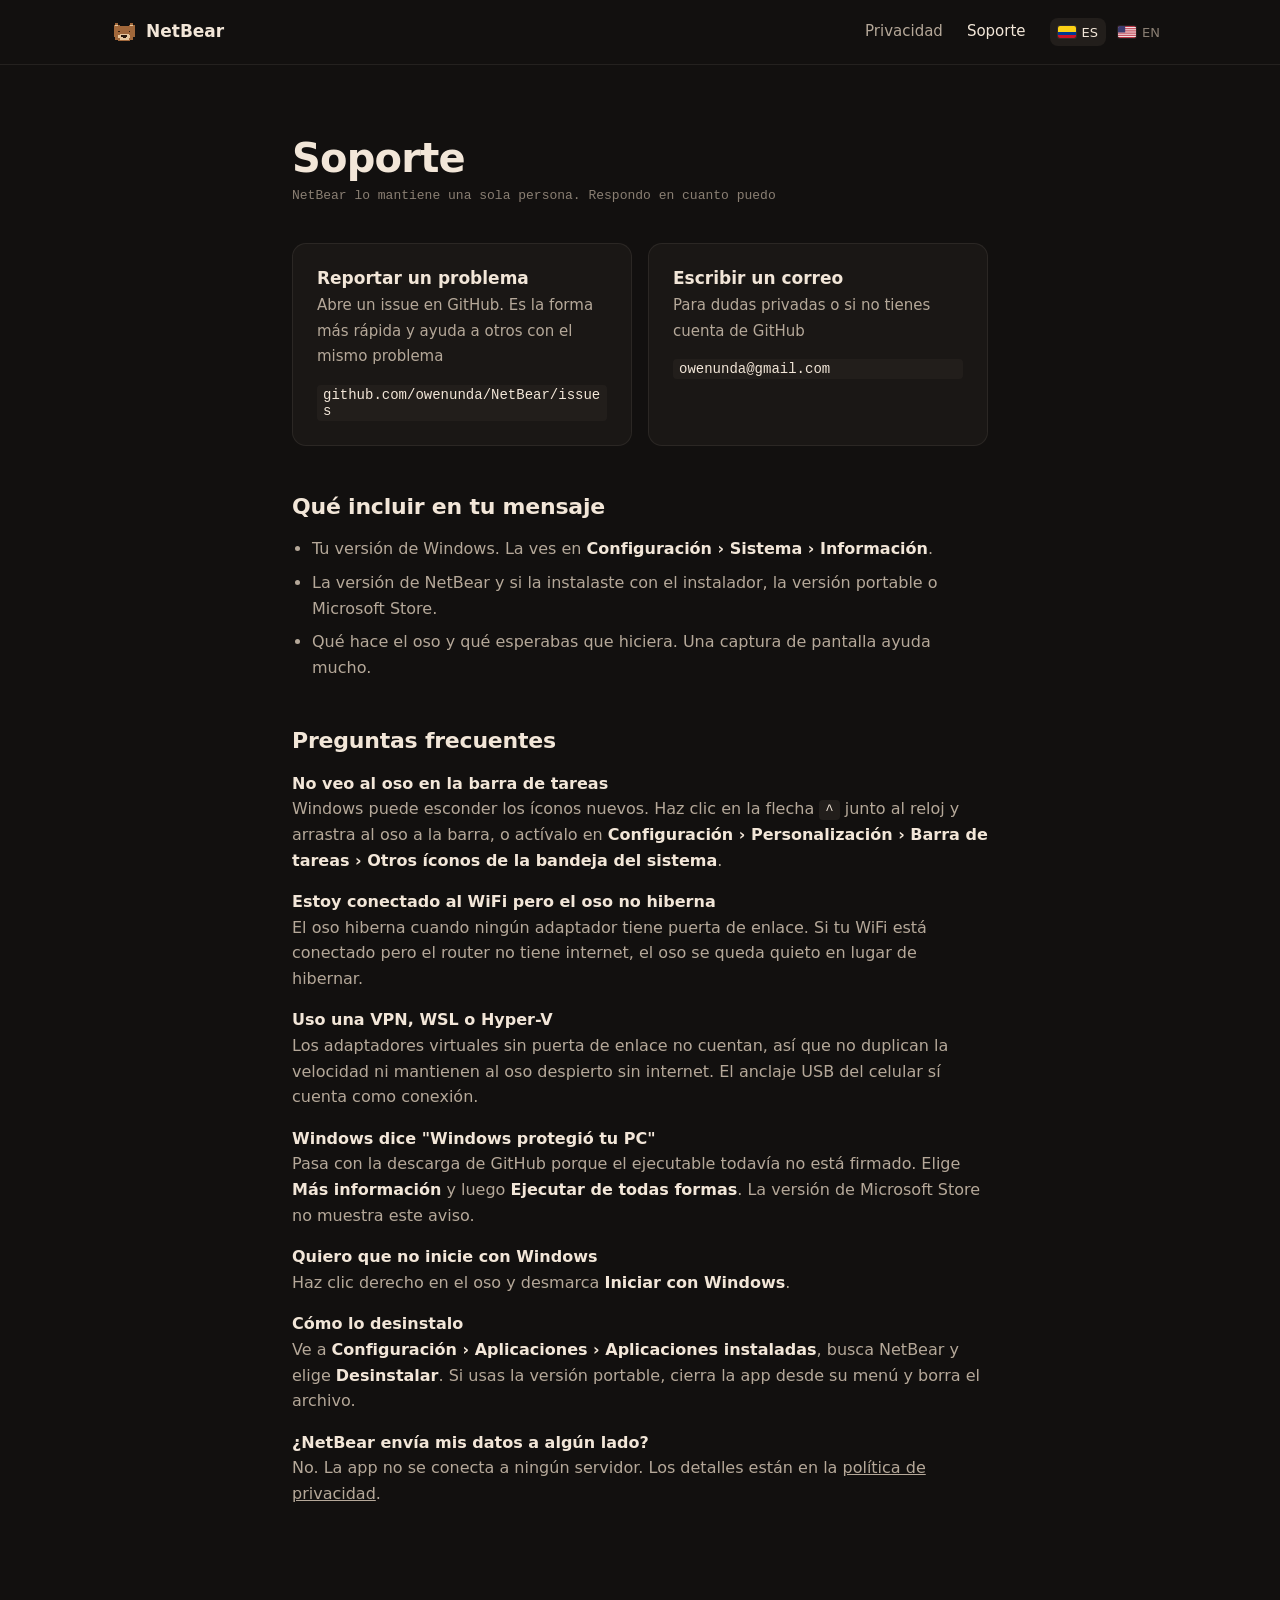
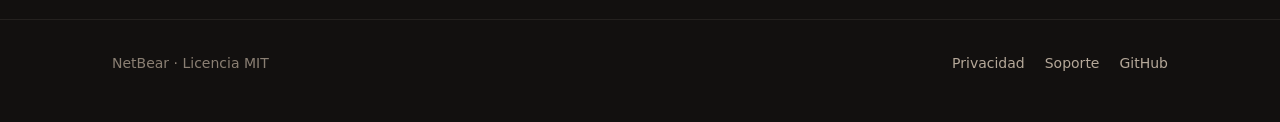
==== site/soporte/index.html @ b5d6d163 "feat(web): sitio bilingüe con privacidad y soporte, logo y textos para la Store - site/: inicio, pol" ====
<!doctype html>
<html lang="es">
<head>
  <meta charset="utf-8">
  <meta name="viewport" content="width=device-width, initial-scale=1">
  <title>Soporte · NetBear</title>
  <meta name="description" content="Soporte técnico de NetBear: contacto, cómo reportar un problema y preguntas frecuentes.">
  <link rel="alternate" hreflang="es" href="./">
  <link rel="alternate" hreflang="en" href="../en/support/">
  <link rel="icon" href="../assets/favicon.ico" sizes="48x48">
  <link rel="icon" href="../assets/favicon.svg" type="image/svg+xml">
  <link rel="apple-touch-icon" href="../assets/apple-touch-icon.png">
  <link rel="manifest" href="../assets/site.webmanifest">
  <meta name="theme-color" content="#12100f">
  <link rel="stylesheet" href="../assets/site.css">
</head>
<body>
  <header class="nav">
    <div class="wrap">
      <a class="brand" href="../"><img src="../assets/logo.svg" alt="">NetBear</a>
      <ul>
        <li><a href="../privacidad/">Privacidad</a></li>
        <li><a href="./" aria-current="page">Soporte</a></li>
        <li class="lang"><a href="./" hreflang="es" lang="es" aria-label="Español" aria-current="true"><svg class="flag" viewBox="0 0 3 2" aria-hidden="true"><rect width="3" height="1" fill="#FCD116"/><rect y="1" width="3" height=".5" fill="#003893"/><rect y="1.5" width="3" height=".5" fill="#CE1126"/></svg><span>ES</span></a><a href="../en/support/" hreflang="en" lang="en" aria-label="English"><svg class="flag" viewBox="0 0 19 13" preserveAspectRatio="none" aria-hidden="true"><rect width="19" height="13" fill="#B22234"/><rect y="1" width="19" height="1" fill="#fff"/><rect y="3" width="19" height="1" fill="#fff"/><rect y="5" width="19" height="1" fill="#fff"/><rect y="7" width="19" height="1" fill="#fff"/><rect y="9" width="19" height="1" fill="#fff"/><rect y="11" width="19" height="1" fill="#fff"/><rect width="7.6" height="7" fill="#3C3B6E"/></svg><span>EN</span></a></li>
      </ul>
    </div>
  </header>

  <main class="doc">
    <div class="wrap">
      <h1>Soporte</h1>
      <p class="updated">NetBear lo mantiene una sola persona. Respondo en cuanto puedo</p>

      <div class="contact">
        <a class="option" href="https://github.com/owenunda/NetBear/issues/new">
          <strong>Reportar un problema</strong>
          <span>Abre un issue en GitHub. Es la forma más rápida y ayuda a otros con el mismo problema</span>
          <code>github.com/owenunda/NetBear/issues</code>
        </a>
        <a class="option" href="mailto:owenunda@gmail.com?subject=Soporte%20NetBear">
          <strong>Escribir un correo</strong>
          <span>Para dudas privadas o si no tienes cuenta de GitHub</span>
          <code>owenunda@gmail.com</code>
        </a>
      </div>

      <h2>Qué incluir en tu mensaje</h2>
      <ul>
        <li>Tu versión de Windows. La ves en <strong>Configuración › Sistema › Información</strong>.</li>
        <li>La versión de NetBear y si la instalaste con el instalador, la versión portable o Microsoft Store.</li>
        <li>Qué hace el oso y qué esperabas que hiciera. Una captura de pantalla ayuda mucho.</li>
      </ul>

      <h2>Preguntas frecuentes</h2>

      <p><strong>No veo al oso en la barra de tareas</strong><br>
      Windows puede esconder los íconos nuevos. Haz clic en la flecha <code>^</code> junto al reloj y arrastra al oso a la barra, o actívalo en <strong>Configuración › Personalización › Barra de tareas › Otros íconos de la bandeja del sistema</strong>.</p>

      <p><strong>Estoy conectado al WiFi pero el oso no hiberna</strong><br>
      El oso hiberna cuando ningún adaptador tiene puerta de enlace. Si tu WiFi está conectado pero el router no tiene internet, el oso se queda quieto en lugar de hibernar.</p>

      <p><strong>Uso una VPN, WSL o Hyper-V</strong><br>
      Los adaptadores virtuales sin puerta de enlace no cuentan, así que no duplican la velocidad ni mantienen al oso despierto sin internet. El anclaje USB del celular sí cuenta como conexión.</p>

      <p><strong>Windows dice "Windows protegió tu PC"</strong><br>
      Pasa con la descarga de GitHub porque el ejecutable todavía no está firmado. Elige <strong>Más información</strong> y luego <strong>Ejecutar de todas formas</strong>. La versión de Microsoft Store no muestra este aviso.</p>

      <p><strong>Quiero que no inicie con Windows</strong><br>
      Haz clic derecho en el oso y desmarca <strong>Iniciar con Windows</strong>.</p>

      <p><strong>Cómo lo desinstalo</strong><br>
      Ve a <strong>Configuración › Aplicaciones › Aplicaciones instaladas</strong>, busca NetBear y elige <strong>Desinstalar</strong>. Si usas la versión portable, cierra la app desde su menú y borra el archivo.</p>

      <p><strong>¿NetBear envía mis datos a algún lado?</strong><br>
      No. La app no se conecta a ningún servidor. Los detalles están en la <a href="../privacidad/">política de privacidad</a>.</p>
    </div>
  </main>

  <footer>
    <div class="wrap">
      <span>NetBear · Licencia MIT</span>
      <nav>
        <a href="../privacidad/">Privacidad</a>
        <a href="./">Soporte</a>
        <a href="https://github.com/owenunda/NetBear">GitHub</a>
      </nav>
    </div>
  </footer>
</body>
</html>
---- site/assets/site.css ----
:root {
  color-scheme: dark;
  --bg: #12100f;
  --surface: #1a1715;
  --raised: #221e1b;
  --line: rgba(242, 230, 216, 0.08);
  --line-strong: rgba(242, 230, 216, 0.14);
  --text: #f2e6d8;
  --text-2: #b5a899;
  --text-3: #8a7f73;
  --accent: #e8c9a0;
  --fur: #a0673a;
  --sans: "Segoe UI Variable Text", "Segoe UI", system-ui, sans-serif;
  --display: "Segoe UI Variable Display", "Segoe UI", system-ui, sans-serif;
  --mono: "Cascadia Mono", "Cascadia Code", Consolas, ui-monospace, monospace;
  --ease: cubic-bezier(0.2, 0, 0, 1);
}

* { box-sizing: border-box; }
html { -webkit-text-size-adjust: 100%; }
body {
  margin: 0;
  background: var(--bg);
  color: var(--text);
  font: 400 16px/1.6 var(--sans);
}
a { color: inherit; }
img, canvas { display: block; }
canvas { image-rendering: pixelated; }
:focus-visible { outline: 2px solid var(--accent); outline-offset: 2px; border-radius: 4px; }

.wrap { max-width: 1120px; margin: 0 auto; padding: 0 32px; }

/* Navegación */
.nav { border-bottom: 1px solid var(--line); }
.nav .wrap { display: flex; align-items: center; justify-content: space-between; height: 64px; }
.brand { display: flex; align-items: center; gap: 10px; text-decoration: none; font-weight: 600; font-size: 17px; }
.brand img { width: 24px; height: 24px; }
.nav ul { display: flex; gap: 24px; list-style: none; margin: 0; padding: 0; }
.nav ul a { color: var(--text-2); text-decoration: none; font-size: 15px; transition: color 150ms var(--ease); }
.nav ul a:hover, .nav ul a[aria-current] { color: var(--text); }

/* Botones */
.btn {
  display: inline-flex; align-items: center; gap: 8px;
  height: 44px; padding: 0 20px; border-radius: 10px;
  font: 500 15px var(--sans); text-decoration: none; cursor: pointer;
  border: 1px solid var(--line-strong); background: transparent; color: var(--text);
  transition: background-color 150ms var(--ease), transform 100ms var(--ease);
}
.btn:hover { background: var(--raised); }
.btn:active { transform: scale(0.98); }
.btn.primary { background: var(--text); color: #1a1512; border-color: transparent; }
.btn.primary:hover { background: #fff6ea; }
.btn svg { width: 18px; height: 18px; }

/* Hero */
.hero { padding: 96px 0 112px; }
.hero .wrap { display: grid; grid-template-columns: 1fr 1.1fr; gap: 64px; align-items: center; }
h1 {
  font: 600 52px/1.08 var(--display);
  letter-spacing: -0.02em;
  margin: 0 0 20px;
  text-wrap: balance;
}
.lede { color: var(--text-2); font-size: 18px; margin: 0 0 32px; max-width: 30em; }
.actions { display: flex; gap: 12px; flex-wrap: wrap; }
.meta { margin-top: 20px; color: var(--text-3); font: 13px var(--mono); }

/* El momento: la bandeja recreada */
.stage {
  background: var(--surface);
  border: 1px solid var(--line);
  border-radius: 20px;
  overflow: hidden;
}
.zoom {
  position: relative;
  display: grid; place-items: center;
  height: 340px;
  background:
    linear-gradient(var(--line) 1px, transparent 1px) 0 0 / 16px 16px,
    linear-gradient(90deg, var(--line) 1px, transparent 1px) 0 0 / 16px 16px;
}
.zoom canvas { width: 256px; height: 256px; }
.zoom .label { position: absolute; left: 16px; top: 12px; color: var(--text-3); font: 12px var(--mono); }

.taskbar {
  position: relative;
  display: flex; align-items: center; justify-content: flex-end; gap: 4px;
  height: 48px; padding: 0 12px;
  background: #1c1c1c;
  border-top: 1px solid rgba(255, 255, 255, 0.06);
}
.tray-item { display: grid; place-items: center; width: 32px; height: 40px; border-radius: 6px; color: #e6e6e6; }
.tray-item svg { width: 16px; height: 16px; }
.tray-item.is-bear { background: rgba(255, 255, 255, 0.06); }
.tray-item canvas { width: 16px; height: 16px; }
.clock { padding: 0 8px; text-align: right; font: 12px/1.35 var(--sans); color: #e6e6e6; font-variant-numeric: tabular-nums; }
.tooltip {
  position: absolute; bottom: 52px; right: 96px;
  padding: 6px 10px; border-radius: 6px;
  background: #2b2b2b; border: 1px solid rgba(255, 255, 255, 0.08);
  color: #f0f0f0; font: 12px var(--mono); white-space: pre;
  font-variant-numeric: tabular-nums;
}

.controls {
  display: flex; align-items: center; flex-wrap: wrap; gap: 12px 16px;
  padding: 16px 20px; border-top: 1px solid var(--line);
}
.controls label { color: var(--text-2); font-size: 14px; white-space: nowrap; }
.controls input[type="range"] { flex: 1 1 100px; accent-color: var(--accent); min-width: 0; }
.controls output { width: 72px; text-align: right; font: 13px var(--mono); color: var(--accent); font-variant-numeric: tabular-nums; }
.toggle { height: 32px; padding: 0 12px; border-radius: 8px; font-size: 13px; }
.toggle[aria-pressed="true"] { background: var(--raised); color: var(--accent); }

/* Secciones */
section { padding: 96px 0; border-top: 1px solid var(--line); }
h2 { font: 600 32px/1.2 var(--display); letter-spacing: -0.01em; margin: 0 0 12px; }
.section-lede { color: var(--text-2); margin: 0 0 48px; max-width: 36em; }

.states { list-style: none; margin: 0; padding: 0; }
.states li {
  display: grid; grid-template-columns: 96px 1fr auto; gap: 32px; align-items: center;
  padding: 24px 0; border-top: 1px solid var(--line);
}
.states li:last-child { border-bottom: 1px solid var(--line); }
.states canvas { width: 96px; height: 96px; }
.states h3 { margin: 0 0 4px; font: 600 19px var(--sans); }
.states p { margin: 0; color: var(--text-2); }
.states .rule { color: var(--text-3); font: 13px var(--mono); text-align: right; }

.facts { display: grid; grid-template-columns: repeat(2, 1fr); gap: 0 64px; margin: 0; }
.facts div { padding: 20px 0; border-top: 1px solid var(--line); display: grid; grid-template-columns: 160px 1fr; gap: 16px; }
.facts dt { color: var(--text-3); font-size: 15px; }
.facts dd { margin: 0; }

.download { display: grid; grid-template-columns: 1fr 1fr; gap: 16px; margin-bottom: 24px; }
.option {
  display: block; padding: 24px; border-radius: 14px; text-decoration: none;
  background: var(--surface); border: 1px solid var(--line);
  transition: border-color 150ms var(--ease), background-color 150ms var(--ease);
}
.option:hover { border-color: var(--line-strong); background: var(--raised); }
.option strong { display: block; font: 600 17px var(--sans); margin-bottom: 4px; }
.option span { color: var(--text-2); font-size: 15px; }
.option code { display: block; margin-top: 16px; color: var(--text-3); font: 13px var(--mono); }
.note { color: var(--text-3); font-size: 14px; margin: 0; }

/* Páginas de texto */
.doc { padding: 72px 0 96px; }
.doc .wrap { max-width: 760px; }
.doc h1 { font-size: 40px; margin-bottom: 8px; }
.doc .updated { color: var(--text-3); font: 13px var(--mono); margin: 0 0 40px; }
.doc h2 { font-size: 22px; margin: 48px 0 12px; }
.doc p, .doc li { color: var(--text-2); }
.doc strong { color: var(--text); font-weight: 600; }
.doc ul { padding-left: 20px; }
.doc li { margin-bottom: 8px; }
.doc code { font: 14px var(--mono); color: var(--text); background: var(--raised); padding: 2px 6px; border-radius: 4px; overflow-wrap: anywhere; }
.summary { padding: 20px 24px; border-radius: 14px; background: var(--surface); border: 1px solid var(--line); }
.summary p { margin: 0; color: var(--text); }

.contact { display: grid; grid-template-columns: 1fr 1fr; gap: 16px; margin: 32px 0 8px; }

/* Pie */
footer { border-top: 1px solid var(--line); padding: 32px 0 48px; color: var(--text-3); font-size: 14px; }
footer .wrap { display: flex; justify-content: space-between; gap: 24px; flex-wrap: wrap; }
footer nav { display: flex; gap: 20px; }
footer a { text-decoration: none; color: var(--text-2); }
footer a:hover { color: var(--text); }

.rise { animation: rise 400ms var(--ease) both; }
.rise.d1 { animation-delay: 60ms; }
@keyframes rise { from { opacity: 0; transform: translateY(8px); } }
@media (prefers-reduced-motion: reduce) { .rise { animation: none; } }

@media (max-width: 880px) {
  .wrap { padding: 0 20px; }
  .nav ul { gap: 16px; }
  .nav ul .wide { display: none; }
  .hero { padding: 56px 0 72px; }
  .hero .wrap { grid-template-columns: 1fr; gap: 48px; }
  h1 { font-size: 36px; }
  .zoom { height: 260px; }
  .zoom canvas { width: 192px; height: 192px; }
  .tooltip { right: 64px; }
  .clock { display: none; }
  section { padding: 64px 0; }
  h2 { font-size: 26px; }
  .states li { grid-template-columns: 64px 1fr; gap: 20px; }
  .states canvas { width: 64px; height: 64px; }
  .states .rule { grid-column: 2; text-align: left; }
  .facts, .download, .contact { grid-template-columns: 1fr; }
  .facts div { grid-template-columns: 1fr; gap: 4px; }
  .controls { flex-wrap: wrap; }
  .controls input[type="range"] { flex-basis: 100%; order: 3; }
  .controls output { margin-left: auto; }
}

/* Selector de idioma */
.nav .lang { display: flex; gap: 4px; }
.nav .lang a {
  display: inline-flex; align-items: center; gap: 6px;
  height: 28px; padding: 0 8px; border-radius: 8px;
  font: 500 13px var(--sans); color: var(--text-3);
  transition: background-color 150ms var(--ease), color 150ms var(--ease);
}
.nav .lang a:hover { color: var(--text); }
.nav .lang a[aria-current] { background: var(--raised); color: var(--text); }
.flag { width: 18px; height: 12px; border-radius: 2px; box-shadow: 0 0 0 1px var(--line); }
@media (max-width: 880px) { .nav .lang span { display: none; } }
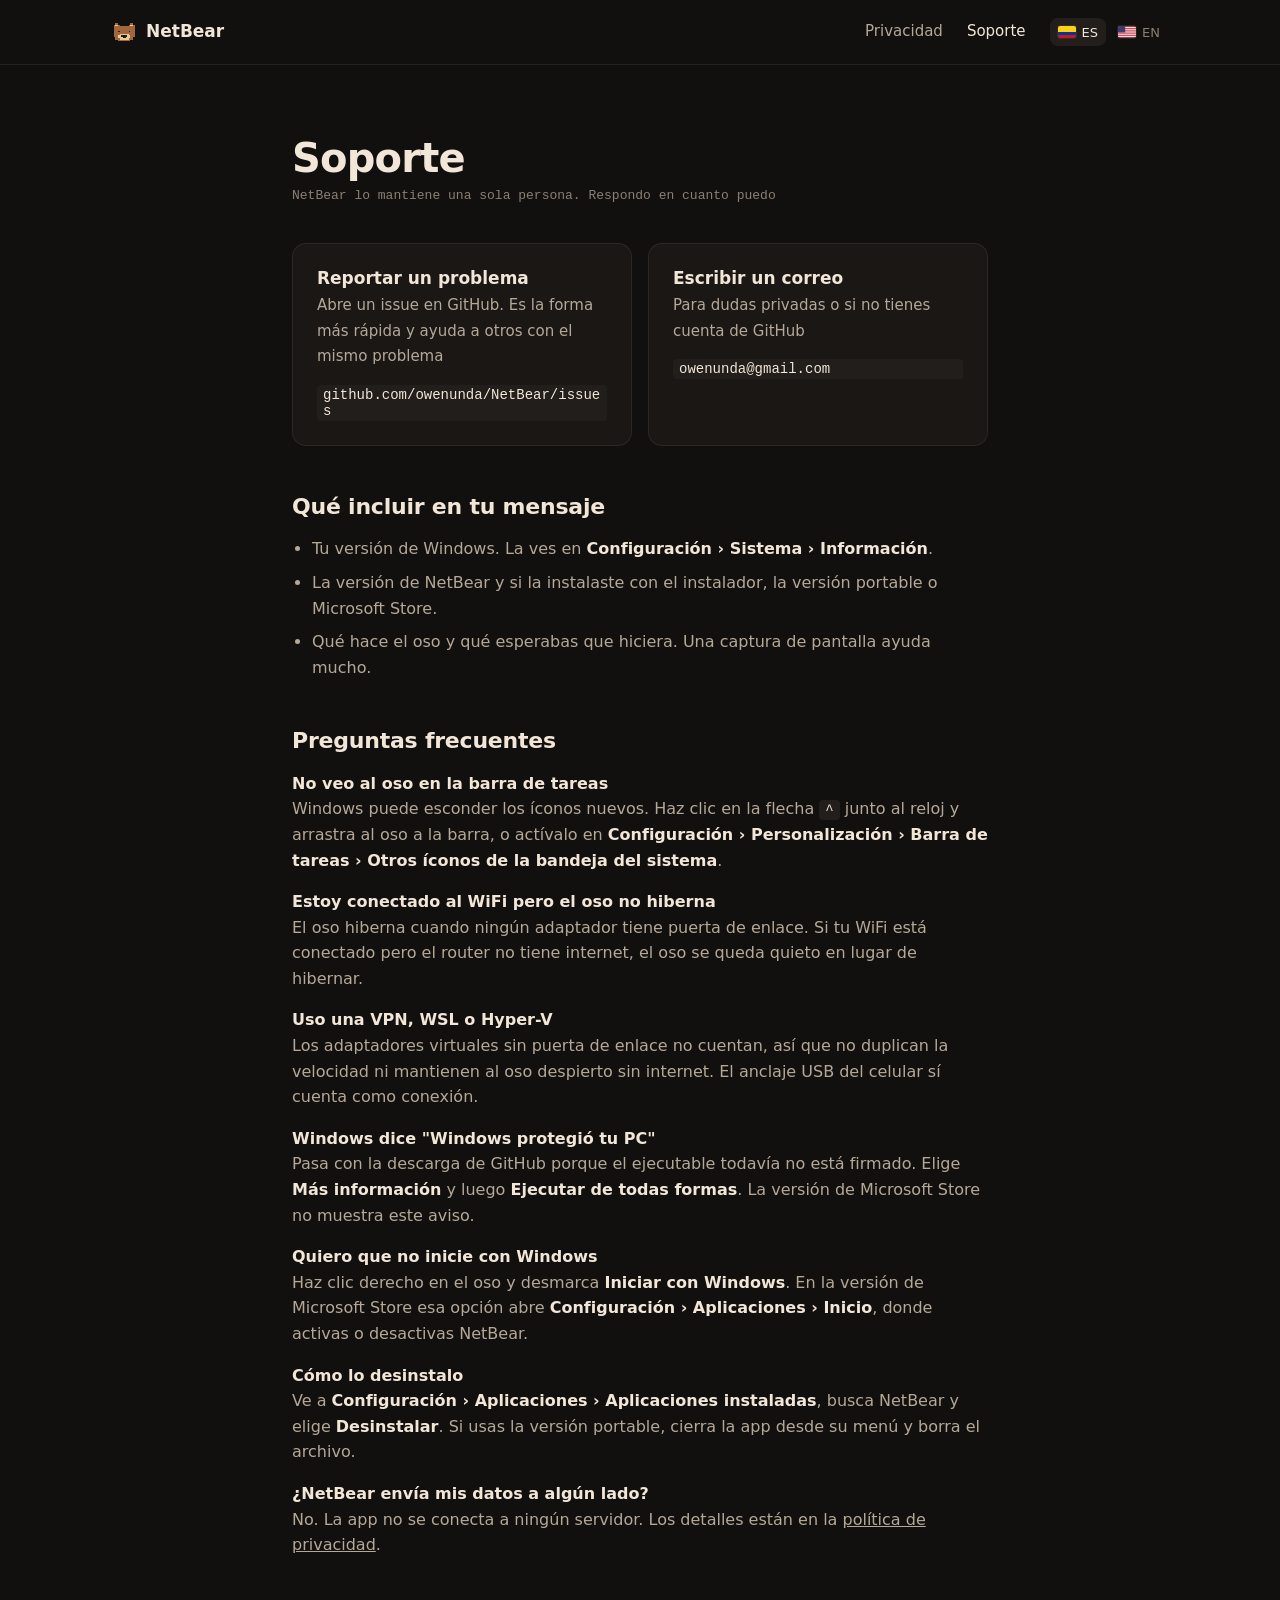
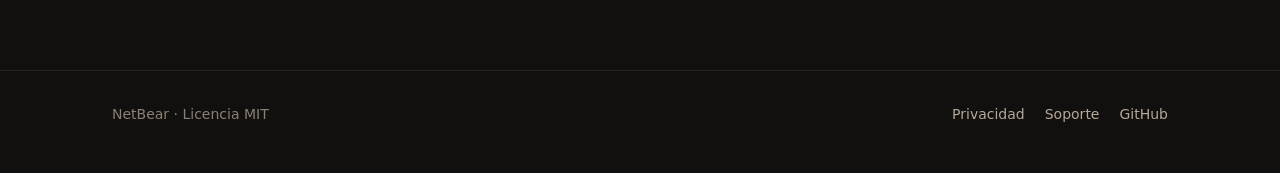
==== commit 36fef9b3: "feat(msix): paquete MSIX para Microsoft Store - packaging/msix: manifiesto con StartupTask e íconos " ====
--- a/site/soporte/index.html
+++ b/site/soporte/index.html
@@ -66,7 +66,7 @@
       Pasa con la descarga de GitHub porque el ejecutable todavía no está firmado. Elige <strong>Más información</strong> y luego <strong>Ejecutar de todas formas</strong>. La versión de Microsoft Store no muestra este aviso.</p>
 
       <p><strong>Quiero que no inicie con Windows</strong><br>
-      Haz clic derecho en el oso y desmarca <strong>Iniciar con Windows</strong>.</p>
+      Haz clic derecho en el oso y desmarca <strong>Iniciar con Windows</strong>. En la versión de Microsoft Store esa opción abre <strong>Configuración › Aplicaciones › Inicio</strong>, donde activas o desactivas NetBear.</p>
 
       <p><strong>Cómo lo desinstalo</strong><br>
       Ve a <strong>Configuración › Aplicaciones › Aplicaciones instaladas</strong>, busca NetBear y elige <strong>Desinstalar</strong>. Si usas la versión portable, cierra la app desde su menú y borra el archivo.</p>
